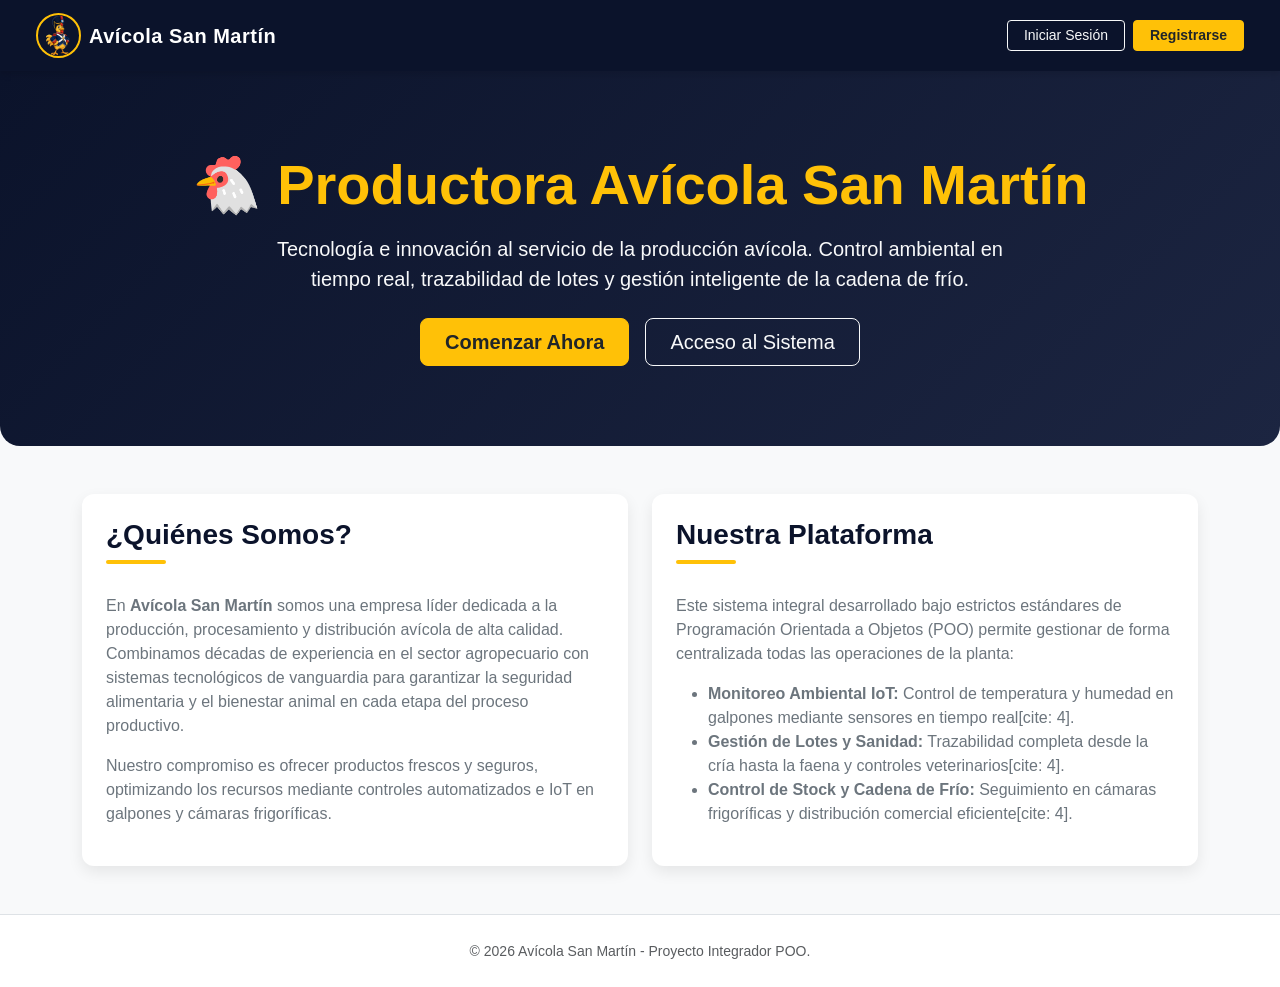
==== superProyectoAvicola/public/index.html @ 0c0518ba "Add files via upload" ====
<!DOCTYPE html>
<html lang="es">
<head>
    <meta charset="UTF-8">
    <meta name="viewport" content="width=device-width, initial-scale=1.0">
    <title>Avícola San Martín - Inicio</title>
    <!-- Bootstrap CSS -->
    <link href="https://cdn.jsdelivr.net/npm/bootstrap@5.3.0/dist/css/bootstrap.min.css" rel="stylesheet">
    <!-- CSS Exclusivo del Index -->
    <link rel="stylesheet" href="css/index.css">
</head>
<body>

    <!-- Navbar con el nombre y el logo -->
    <nav class="navbar navbar-expand-lg navbar-dark px-4">
        <div class="container-fluid">
            <a class="navbar-brand d-flex align-items-center gap-2" href="index.html">
                <!-- Asegúrate de guardar la imagen del logo en src/main/webapp/img/logo.jpg -->
                <img src="img/logo.png" alt="Logo Avícola San Martín">
                <span>Avícola San Martín</span>
            </a>
            <div class="d-flex gap-2">
                <a href="login.html" class="btn btn-outline-light btn-sm px-3">Iniciar Sesión</a>
                <a href="register.html" class="btn btn-warning btn-sm px-3 text-dark fw-bold">Registrarse</a>
            </div>
        </div>
    </nav>

    <!-- Sección Hero de Presentación -->
    <header class="hero-section text-center">
        <div class="container">
            <h1 class="display-4 mb-3">🐔 Productora Avícola San Martín</h1>
            <p class="lead text-light mb-4 col-md-8 mx-auto">
                Tecnología e innovación al servicio de la producción avícola. Control ambiental en tiempo real, trazabilidad de lotes y gestión inteligente de la cadena de frío.
            </p>
            <div class="d-flex justify-content-center gap-3">
                <a href="register.html" class="btn btn-warning btn-lg text-dark fw-bold px-4">Comenzar Ahora</a>
                <a href="login.html" class="btn btn-outline-light btn-lg px-4">Acceso al Sistema</a>
            </div>
        </div>
    </header>

    <!-- Contenido Principal (Breve introducción y Quiénes somos) -->
    <main class="container my-5">
        <div class="row g-4">
            <!-- Quiénes Somos -->
            <div class="col-md-6">
                <div class="card card-custom p-4 h-100 bg-white">
                    <h3 class="section-title">¿Quiénes Somos?</h3>
                    <p class="text-secondary">
                        En <strong>Avícola San Martín</strong> somos una empresa líder dedicada a la producción, procesamiento y distribución avícola de alta calidad. Combinamos décadas de experiencia en el sector agropecuario con sistemas tecnológicos de vanguardia para garantizar la seguridad alimentaria y el bienestar animal en cada etapa del proceso productivo.
                    </p>
                    <p class="text-secondary">
                        Nuestro compromiso es ofrecer productos frescos y seguros, optimizando los recursos mediante controles automatizados e IoT en galpones y cámaras frigoríficas.
                    </p>
                </div>
            </div>

            <!-- Qué encontrarás en la plataforma -->
            <div class="col-md-6">
                <div class="card card-custom p-4 h-100 bg-white">
                    <h3 class="section-title">Nuestra Plataforma</h3>
                    <p class="text-secondary">
                        Este sistema integral desarrollado bajo estrictos estándares de Programación Orientada a Objetos (POO) permite gestionar de forma centralizada todas las operaciones de la planta:
                    </p>
                    <ul class="text-secondary">
                        <li><strong>Monitoreo Ambiental IoT:</strong> Control de temperatura y humedad en galpones mediante sensores en tiempo real[cite: 4].</li>
                        <li><strong>Gestión de Lotes y Sanidad:</strong> Trazabilidad completa desde la cría hasta la faena y controles veterinarios[cite: 4].</li>
                        <li><strong>Control de Stock y Cadena de Frío:</strong> Seguimiento en cámaras frigoríficas y distribución comercial eficiente[cite: 4].</li>
                    </ul>
                </div>
            </div>
        </div>
    </main>

    <!-- Footer -->
    <footer class="text-center py-4 text-muted bg-white border-top mt-5">
        <small>&copy; 2026 Avícola San Martín - Proyecto Integrador POO.</small>
    </footer>

    <!-- Script Exclusivo del Index -->
    <script src="js/index.js"></script>
</body>
</html>
---- superProyectoAvicola/public/css/index.css ----
/* Estilos exclusivos para la página de inicio (Index) */
body {
    background-color: #f8f9fa;
    font-family: 'Segoe UI', Tahoma, Geneva, Verdana, sans-serif;
    color: #333;
}

/* Barra de navegación */
.navbar {
    background-color: #0b132b !important;
    box-shadow: 0 4px 6px rgba(0,0,0,0.1);
}

.navbar-brand img {
    width: 45px;
    height: 45px;
    object-fit: cover;
    border-radius: 50%;
    border: 2px solid #ffc107;
}

.navbar-brand span {
    font-weight: bold;
    color: #ffffff !important;
    letter-spacing: 0.5px;
}

/* Sección Hero / Bienvenida principal */
.hero-section {
    background: linear-gradient(135deg, #0b132b, #1c2541);
    color: white;
    padding: 80px 0;
    border-radius: 0 0 20px 20px;
    margin-bottom: 40px;
}

.hero-section h1 {
    font-weight: 800;
    color: #ffc107;
}

/* Tarjetas informativas (Quiénes somos y Características) */
.card-custom {
    border: none;
    border-radius: 12px;
    box-shadow: 0 6px 15px rgba(0,0,0,0.08);
    transition: transform 0.3s ease;
}

.card-custom:hover {
    transform: translateY(-5px);
}

.section-title {
    font-weight: 700;
    color: #0b132b;
    position: relative;
    margin-bottom: 30px;
}

.section-title::after {
    content: '';
    display: block;
    width: 60px;
    height: 4px;
    background-color: #ffc107;
    margin-top: 8px;
    border-radius: 2px;
}
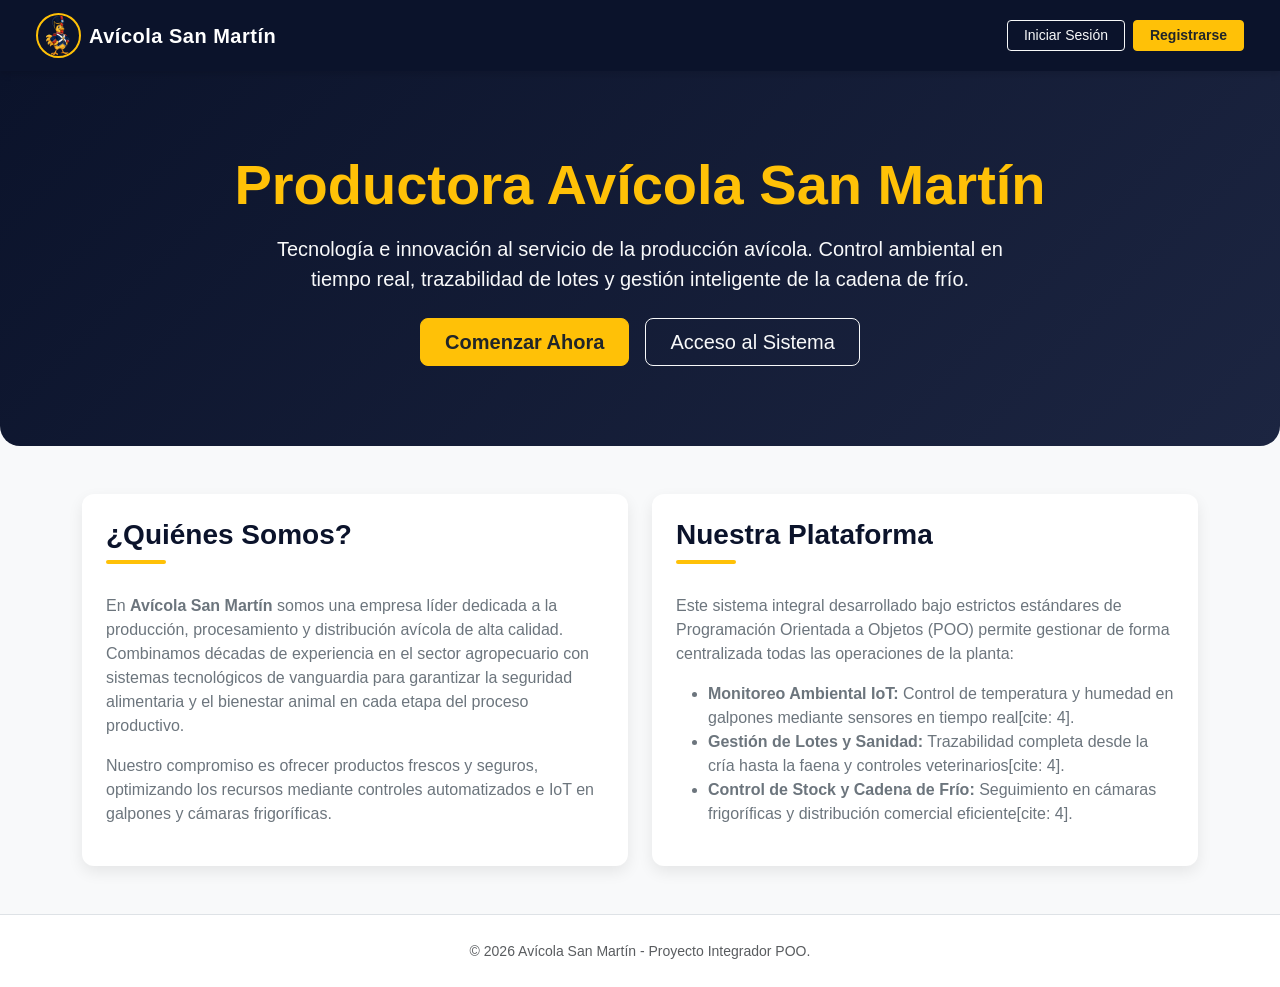
==== commit 6eea2892: "Add files via upload" ====
--- a/superProyectoAvicola/public/index.html
+++ b/superProyectoAvicola/public/index.html
@@ -29,7 +29,7 @@
     <!-- Sección Hero de Presentación -->
     <header class="hero-section text-center">
         <div class="container">
-            <h1 class="display-4 mb-3">🐔 Productora Avícola San Martín</h1>
+            <h1 class="display-4 mb-3"> Productora Avícola San Martín</h1>
             <p class="lead text-light mb-4 col-md-8 mx-auto">
                 Tecnología e innovación al servicio de la producción avícola. Control ambiental en tiempo real, trazabilidad de lotes y gestión inteligente de la cadena de frío.
             </p>
